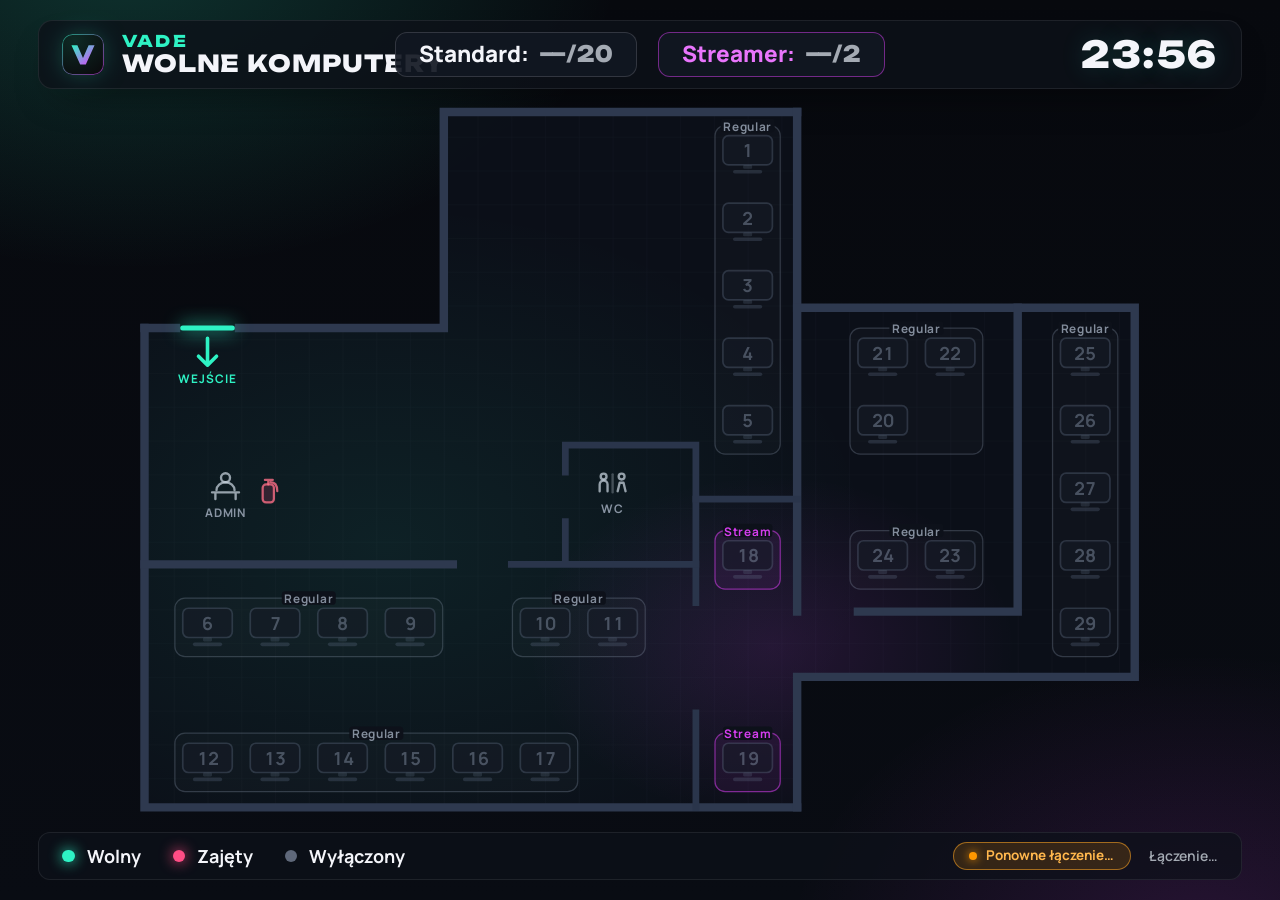
==== vade/tv.html @ 15bd5e53 "Add VADE TV Kiosk: Implement full-screen live map with CSS, HTML, and JavaScript - Create tv.css for" ====
<!doctype html>
<html lang="pl">
<head>
  <meta charset="utf-8">
  <meta name="viewport" content="width=device-width, initial-scale=1">
  <meta name="robots" content="noindex, nofollow">
  <title>VADE Cyber Club — TV Live Map</title>
  <meta name="theme-color" content="#07090e">
  <meta name="color-scheme" content="dark">

  <link rel="icon" href="assets/favicon.svg" type="image/svg+xml">
  <link rel="icon" href="assets/favicon-32.png" type="image/png" sizes="32x32">

  <link rel="preconnect" href="https://fonts.googleapis.com">
  <link rel="preconnect" href="https://fonts.gstatic.com" crossorigin>
  <link rel="stylesheet" href="https://fonts.googleapis.com/css2?family=Manrope:wght@500;600;700;800&family=Unbounded:wght@700;800&display=swap">
  <link rel="stylesheet" href="tv.css">

  <script src="config.js" defer></script>
  <script src="club-map.js" defer></script>
  <script src="tv.js" defer></script>
</head>
<body>
  <div class="tv-bg" aria-hidden="true"></div>
  <div class="tv" id="tvRoot">
    <header class="tv-top">
      <div class="tv-brand">
        <img class="tv-brand__logo" id="tvLogo" src="assets/logo.svg" alt="" width="54" height="54" decoding="async">
        <div class="tv-brand__text">
          <span class="tv-brand__name" id="tvBrand">VADE</span>
          <h1 class="tv-brand__title" id="tvTitle">WOLNE KOMPUTERY</h1>
        </div>
      </div>

      <div class="tv-zones" id="tvZones"></div>

      <div class="tv-clock" id="tvClock" aria-live="off">--:--</div>
    </header>

    <main class="tv-stage" id="tvMap" aria-live="polite"></main>

    <footer class="tv-bottom">
      <div class="tv-legend" id="tvLegend"></div>
      <div class="tv-meta">
        <span class="tv-reconnect" id="tvReconnect" hidden>
          <i aria-hidden="true"></i>
          <span id="tvReconnectText">Reconnecting…</span>
        </span>
        <span class="tv-updated" id="tvUpdated"></span>
      </div>
    </footer>
  </div>
</body>
</html>
---- vade/tv.css ----
/* VADE TV Kiosk — повноекранна 16:9 / 4K сторінка живої карти для телевізора в залі */

:root {
  --bg: #07090e;
  --text: #f4f5fa;
  --muted: #a4aab3;
  --faint: #6f7785;
  --accent: #2ef2c4;
  --accent-deep: #0a9e86;
  --accent-2: #e040fb;
  --ok: var(--accent);
  --bad: #ff4d85;
  --warn: #ffb547;
  --font-display: "Unbounded", "Segoe UI", system-ui, sans-serif;
  --font-body: "Manrope", system-ui, -apple-system, "Segoe UI", Roboto, sans-serif;
  color-scheme: dark;
}

*,
*::before,
*::after {
  box-sizing: border-box;
  cursor: none !important;
  user-select: none;
  -webkit-user-select: none;
}

html,
body {
  width: 100vw;
  height: 100vh;
  margin: 0;
  padding: 0;
  overflow: hidden;
  background: var(--bg);
  color: var(--text);
  font: 600 16px/1.2 var(--font-body);
  -webkit-font-smoothing: antialiased;
}

[hidden] {
  display: none !important;
}

.tv-bg {
  position: fixed;
  inset: 0;
  z-index: 0;
  pointer-events: none;
  background:
    radial-gradient(55vw 50vh at 10% -5%, color-mix(in srgb, var(--accent) 18%, transparent), transparent 70%),
    radial-gradient(45vw 45vh at 94% 105%, color-mix(in srgb, var(--accent-2) 14%, transparent), transparent 72%),
    linear-gradient(180deg, #07090e 0%, #090c13 100%);
}

/* 3-рядкова сітка без скролу: верхня панель · центр (~80% висоти) · нижня смуга */
.tv {
  position: relative;
  z-index: 1;
  display: grid;
  grid-template-rows: auto minmax(0, 1fr) auto;
  width: 100vw;
  height: 100vh;
  padding: clamp(14px, 2.2vh, 42px) clamp(24px, 3vw, 72px);
  gap: clamp(10px, 1.5vh, 28px);
}

/* ---------- Верхня панель ---------- */

.tv-top {
  display: grid;
  grid-template-columns: 1fr auto 1fr;
  align-items: center;
  gap: clamp(16px, 2.4vw, 48px);
  padding: clamp(10px, 1.3vh, 22px) clamp(16px, 1.8vw, 34px);
  border: 1px solid rgba(255, 255, 255, 0.08);
  border-radius: clamp(14px, 1.6vh, 26px);
  background: rgba(13, 17, 25, 0.78);
  box-shadow: 0 18px 44px -24px rgba(0, 0, 0, 0.9);
}

.tv-brand {
  display: flex;
  align-items: center;
  gap: clamp(12px, 1.4vw, 26px);
  min-width: 0;
}

.tv-brand__logo {
  flex: none;
  width: clamp(38px, 4.6vh, 84px);
  height: clamp(38px, 4.6vh, 84px);
  border-radius: clamp(10px, 1.2vh, 20px);
  object-fit: cover;
  box-shadow: 0 0 28px -8px color-mix(in srgb, var(--accent) 55%, transparent);
}

.tv-brand__text {
  display: grid;
  gap: clamp(2px, 0.35vh, 6px);
  min-width: 0;
}

.tv-brand__name {
  color: var(--accent);
  font: 800 clamp(14px, 1.8vh, 32px) / 1 var(--font-display);
  letter-spacing: 0.14em;
}

.tv-brand__title {
  margin: 0;
  color: var(--text);
  font: 800 clamp(18px, 2.6vh, 48px) / 1.05 var(--font-display);
  letter-spacing: 0.04em;
  text-transform: uppercase;
  white-space: nowrap;
}

.tv-zones {
  display: flex;
  align-items: center;
  justify-content: center;
  gap: clamp(12px, 1.6vw, 32px);
}

.tv-zpill {
  display: inline-flex;
  align-items: baseline;
  gap: clamp(8px, 0.8vw, 16px);
  padding: clamp(9px, 1.1vh, 20px) clamp(16px, 1.8vw, 34px);
  border: 1.5px solid rgba(255, 255, 255, 0.14);
  border-radius: clamp(12px, 1.3vh, 22px);
  background: rgba(18, 23, 34, 0.92);
  font: 700 clamp(18px, 2.5vh, 46px) / 1 var(--font-body);
  font-variant-numeric: tabular-nums;
  white-space: nowrap;
}

.tv-zpill b {
  color: var(--text);
  font-weight: 800;
}

.tv-zpill span {
  color: var(--muted);
  font-family: var(--font-display);
  font-weight: 800;
}

.tv-zpill.is-avail {
  border-color: color-mix(in srgb, var(--ok) 45%, transparent);
  box-shadow: 0 0 28px -12px rgba(46, 242, 196, 0.45);
}

.tv-zpill.is-avail span {
  color: var(--ok);
}

.tv-zpill--stream {
  border-color: color-mix(in srgb, var(--accent-2) 48%, transparent);
}

.tv-zpill--stream b {
  color: color-mix(in srgb, var(--accent-2) 72%, #fff);
}

.tv-zpill--stream.is-avail {
  box-shadow: 0 0 28px -12px rgba(224, 64, 251, 0.55);
}

.tv-clock {
  justify-self: end;
  color: var(--text);
  font: 800 clamp(26px, 4.1vh, 76px) / 1 var(--font-display);
  font-variant-numeric: tabular-nums;
  letter-spacing: 0.04em;
  text-shadow: 0 0 24px rgba(46, 242, 196, 0.18);
}

/* ---------- Центр: SVG-карта на ~80% висоти екрана ---------- */

.tv-stage {
  display: flex;
  align-items: center;
  justify-content: center;
  min-width: 0;
  min-height: 0;
  width: 100%;
  height: 100%;
}

.tv-map__svg {
  display: block;
  width: 100%;
  height: 100%;
  max-width: 100%;
  max-height: 100%;
}

/* Архітектура карти для телевізора */
.map-floor {
  fill: rgba(13, 17, 26, 0.92);
}

.map-wall {
  fill: none;
  stroke: #2e394f;
  stroke-width: 7.5;
  stroke-linecap: square;
  stroke-linejoin: miter;
}

.map-wall--inner {
  stroke: #2a354b;
  stroke-width: 6;
}

.map-zbox__rect {
  fill: rgba(255, 255, 255, 0.015);
  stroke: rgba(148, 163, 184, 0.28);
  stroke-width: 1.1;
}

.map-zbox__mask {
  fill: #0d111a;
}

.map-zbox__label {
  fill: rgba(164, 175, 192, 0.78);
  font: 700 10.5px/1 var(--font-body);
  letter-spacing: 0.06em;
}

.map-zbox--stream .map-zbox__rect {
  fill: rgba(224, 64, 251, 0.065);
  stroke: rgba(224, 64, 251, 0.52);
}

.map-zbox--stream .map-zbox__label {
  fill: rgba(224, 64, 251, 0.95);
}

/* Орієнтири */
.map-entrance-glow {
  stroke: var(--accent);
  stroke-width: 4.5;
  stroke-linecap: round;
  filter: drop-shadow(0 0 8px var(--accent));
}

.map-entrance-arrow {
  fill: none;
  stroke: var(--accent);
  stroke-width: 3.2;
  stroke-linecap: round;
  stroke-linejoin: round;
}

.map-landmark__ico {
  fill: none;
  stroke: rgba(203, 213, 225, 0.72);
  stroke-width: 2.1;
  stroke-linecap: round;
  stroke-linejoin: round;
}

.map-extinguisher {
  fill: rgba(255, 77, 133, 0.16);
  stroke: rgba(255, 112, 136, 0.78);
  stroke-width: 2;
  stroke-linecap: round;
  stroke-linejoin: round;
}

.map-landmark__label {
  fill: rgba(164, 175, 192, 0.82);
  font: 700 10.5px/1 var(--font-body);
  letter-spacing: 0.08em;
  text-transform: uppercase;
}

.map-landmark__label--accent {
  fill: var(--accent);
}

/* Неактивні слоти (8, 9, 10, 11, 20, 21, 22) */
.map-pc-inactive__screen {
  fill: rgba(22, 27, 38, 0.58);
  stroke: rgba(100, 116, 139, 0.34);
  stroke-width: 1.5;
}

.map-pc-inactive__num {
  fill: rgba(148, 163, 184, 0.42);
  font: 700 16px/1 var(--font-body);
  font-variant-numeric: tabular-nums;
}

.map-pc-inactive__neck {
  fill: rgba(100, 116, 139, 0.24);
}

.map-pc-inactive__led {
  fill: rgba(100, 116, 139, 0.28);
}

/* Станції ПК для перегляду з відстані */
.map-pc {
  --pc-c: #586174;
  --pc-fill: rgba(24, 29, 40, 0.76);
}

.map-pc__screen {
  fill: var(--pc-fill);
  stroke: var(--pc-c);
  stroke-width: 2.3;
}

.map-pc__glint {
  stroke: rgba(255, 255, 255, 0.18);
  stroke-width: 1.4;
  stroke-linecap: round;
}

.map-pc__num {
  fill: #ffffff;
  font: 800 18.5px/1 var(--font-body);
  font-variant-numeric: tabular-nums;
}

.map-pc__neck {
  fill: rgba(255, 255, 255, 0.26);
}

.map-pc__led {
  fill: var(--pc-c);
}

.map-pc--free {
  --pc-c: #2ef2c4;
  --pc-fill: rgba(46, 242, 196, 0.22);
}

.map-pc--free .map-pc__screen {
  filter: drop-shadow(0 0 8px rgba(46, 242, 196, 0.5));
}

.map-pc--free .map-pc__led {
  filter: drop-shadow(0 0 6px rgba(46, 242, 196, 0.95));
}

.map-pc--busy {
  --pc-c: #ff4d85;
  --pc-fill: rgba(255, 77, 133, 0.2);
}

.map-pc--busy .map-pc__screen {
  filter: drop-shadow(0 0 6px rgba(255, 77, 133, 0.34));
}

.map-pc--maintenance,
.map-pc--offline {
  --pc-c: #555e70;
  --pc-fill: rgba(22, 26, 36, 0.72);
  opacity: 0.62;
}

.map-pc--maintenance .map-pc__num,
.map-pc--offline .map-pc__num {
  fill: var(--muted);
}

/* ---------- Нижня смуга ---------- */

.tv-bottom {
  display: flex;
  align-items: center;
  justify-content: space-between;
  gap: clamp(16px, 2vw, 40px);
  padding: clamp(8px, 1vh, 18px) clamp(16px, 1.8vw, 34px);
  border: 1px solid rgba(255, 255, 255, 0.08);
  border-radius: clamp(12px, 1.3vh, 22px);
  background: rgba(13, 17, 25, 0.72);
}

.tv-legend {
  display: flex;
  align-items: center;
  gap: clamp(18px, 2.5vw, 52px);
}

.tv-key {
  --k: var(--faint);
  display: inline-flex;
  align-items: center;
  gap: clamp(8px, 0.9vw, 16px);
  color: var(--text);
  font: 700 clamp(15px, 2vh, 36px) / 1 var(--font-body);
  white-space: nowrap;
}

.tv-key i {
  width: clamp(12px, 1.4vh, 26px);
  height: clamp(12px, 1.4vh, 26px);
  border-radius: 50%;
  background: var(--k);
  box-shadow: 0 0 14px var(--k);
}

.tv-key--free {
  --k: var(--ok);
}

.tv-key--busy {
  --k: var(--bad);
}

.tv-key--off {
  --k: #5f687a;
}

.tv-key--off i {
  box-shadow: none;
}

.tv-meta {
  display: flex;
  align-items: center;
  gap: clamp(12px, 1.4vw, 28px);
}

.tv-reconnect {
  display: inline-flex;
  align-items: center;
  gap: clamp(7px, 0.7vw, 14px);
  padding: clamp(5px, 0.7vh, 12px) clamp(12px, 1.2vw, 24px);
  border: 1px solid rgba(255, 167, 38, 0.55);
  border-radius: 999px;
  background: rgba(255, 152, 0, 0.16);
  color: #ffb74d;
  font: 700 clamp(13px, 1.5vh, 26px) / 1 var(--font-body);
  white-space: nowrap;
}

.tv-reconnect i {
  width: clamp(8px, 0.9vh, 16px);
  height: clamp(8px, 0.9vh, 16px);
  border-radius: 50%;
  background: #ff9800;
  box-shadow: 0 0 10px #ff9800;
  animation: tv-pulse 1.3s ease-in-out infinite;
}

@keyframes tv-pulse {
  0%,
  100% {
    opacity: 1;
    transform: scale(1);
  }
  50% {
    opacity: 0.35;
    transform: scale(0.8);
  }
}

.tv-updated {
  color: var(--muted);
  font: 600 clamp(13px, 1.55vh, 28px) / 1 var(--font-body);
  font-variant-numeric: tabular-nums;
  white-space: nowrap;
}
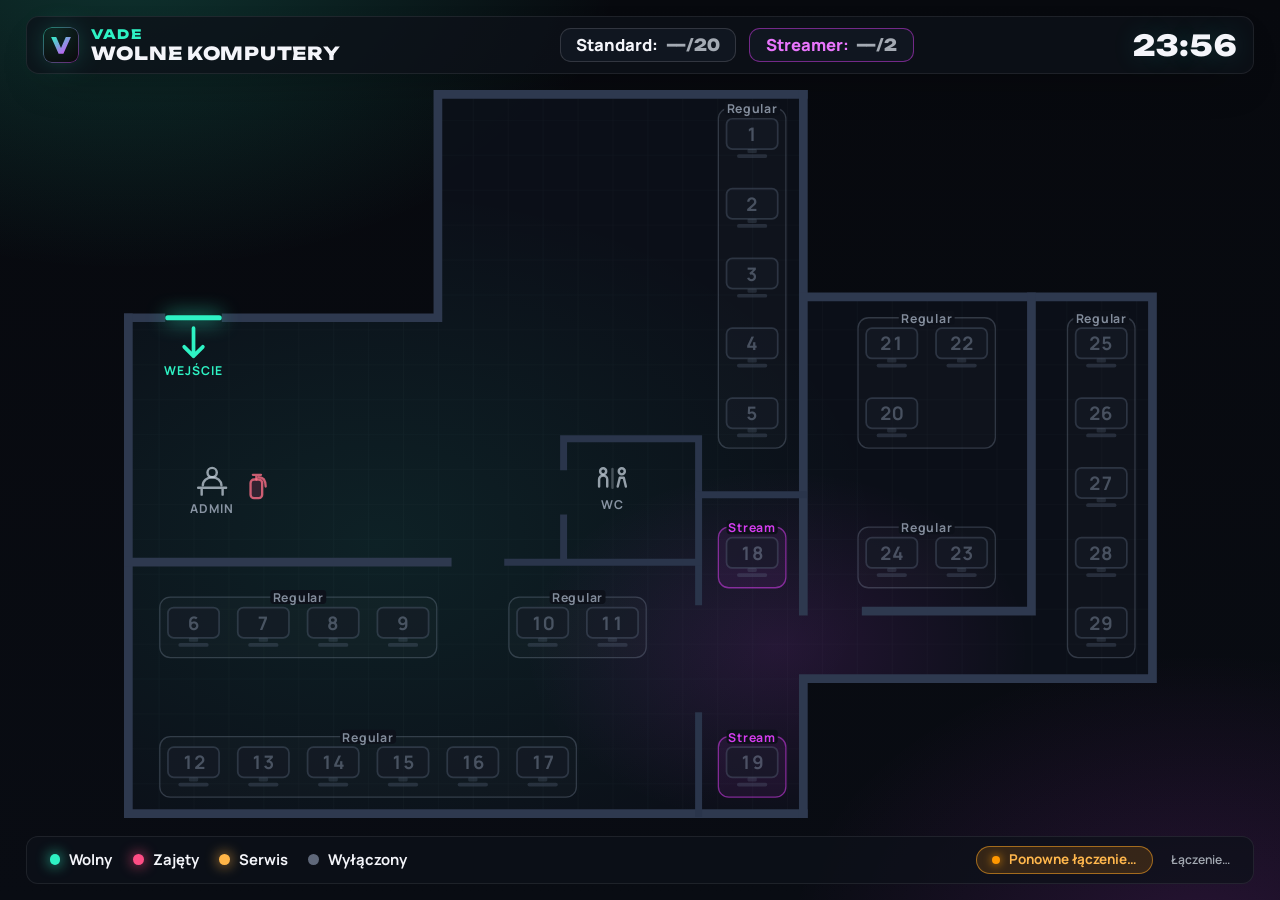
==== commit fad3f4b9: "feat(tv): enhance TV kiosk functionality with dynamic QR code generation and promotional banners - U" ====
--- a/vade/tv.html
+++ b/vade/tv.html
@@ -17,38 +17,46 @@
   <link rel="stylesheet" href="tv.css">
 
   <script src="config.js" defer></script>
+  <script src="qr.js" defer></script>
   <script src="club-map.js" defer></script>
   <script src="tv.js" defer></script>
 </head>
 <body>
   <div class="tv-bg" aria-hidden="true"></div>
-  <div class="tv" id="tvRoot">
-    <header class="tv-top">
-      <div class="tv-brand">
-        <img class="tv-brand__logo" id="tvLogo" src="assets/logo.svg" alt="" width="54" height="54" decoding="async">
-        <div class="tv-brand__text">
-          <span class="tv-brand__name" id="tvBrand">VADE</span>
-          <h1 class="tv-brand__title" id="tvTitle">WOLNE KOMPUTERY</h1>
+  <div class="tv tv--map-only" id="tvRoot">
+    <div class="tv-left">
+      <header class="tv-top">
+        <div class="tv-brand">
+          <img class="tv-brand__logo" id="tvLogo" src="assets/logo.svg" alt="" width="54" height="54" decoding="async">
+          <div class="tv-brand__text">
+            <span class="tv-brand__name" id="tvBrand">VADE</span>
+            <h1 class="tv-brand__title" id="tvTitle">WOLNE KOMPUTERY</h1>
+          </div>
         </div>
-      </div>
 
-      <div class="tv-zones" id="tvZones"></div>
+        <div class="tv-zones" id="tvZones"></div>
 
-      <div class="tv-clock" id="tvClock" aria-live="off">--:--</div>
-    </header>
+        <div class="tv-clock" id="tvClock" aria-live="off">--:--</div>
+      </header>
 
-    <main class="tv-stage" id="tvMap" aria-live="polite"></main>
+      <main class="tv-stage" id="tvMap" aria-live="polite"></main>
 
-    <footer class="tv-bottom">
-      <div class="tv-legend" id="tvLegend"></div>
-      <div class="tv-meta">
-        <span class="tv-reconnect" id="tvReconnect" hidden>
-          <i aria-hidden="true"></i>
-          <span id="tvReconnectText">Reconnecting…</span>
-        </span>
-        <span class="tv-updated" id="tvUpdated"></span>
-      </div>
-    </footer>
+      <footer class="tv-bottom">
+        <div class="tv-legend" id="tvLegend"></div>
+        <div class="tv-meta">
+          <span class="tv-reconnect" id="tvReconnect" hidden>
+            <i aria-hidden="true"></i>
+            <span id="tvReconnectText">Reconnecting…</span>
+          </span>
+          <span class="tv-updated" id="tvUpdated"></span>
+        </div>
+      </footer>
+    </div>
+
+    <aside class="tv-right" id="tvRight" hidden>
+      <section class="tv-banners" id="tvBanners" aria-live="off"></section>
+      <section class="tv-qr-row" id="tvQrRow"></section>
+    </aside>
   </div>
 </body>
 </html>
--- a/vade/tv.css
+++ b/vade/tv.css
@@ -53,85 +53,102 @@
     linear-gradient(180deg, #07090e 0%, #090c13 100%);
 }
 
-/* 3-рядкова сітка без скролу: верхня панель · центр (~80% висоти) · нижня смуга */
+/* Сітка кіоску 60/40: ліворуч 60% жива карта залу, праворуч 40% промо-банери + QR-картки */
 .tv {
   position: relative;
   z-index: 1;
   display: grid;
-  grid-template-rows: auto minmax(0, 1fr) auto;
+  grid-template-columns: minmax(0, 1.5fr) minmax(0, 1fr);
+  grid-template-rows: minmax(0, 1fr);
   width: 100vw;
   height: 100vh;
-  padding: clamp(14px, 2.2vh, 42px) clamp(24px, 3vw, 72px);
-  gap: clamp(10px, 1.5vh, 28px);
+  padding: clamp(12px, 1.8vh, 32px) clamp(16px, 2vw, 44px);
+  gap: clamp(12px, 1.4vw, 28px);
+}
+
+.tv.tv--map-only {
+  grid-template-columns: minmax(0, 1fr);
+}
+
+.tv-left {
+  display: grid;
+  grid-template-rows: auto minmax(0, 1fr) auto;
+  min-width: 0;
+  min-height: 0;
+  gap: clamp(8px, 1.2vh, 22px);
 }
 
 /* ---------- Верхня панель ---------- */
 
 .tv-top {
-  display: grid;
-  grid-template-columns: 1fr auto 1fr;
-  align-items: center;
-  gap: clamp(16px, 2.4vw, 48px);
-  padding: clamp(10px, 1.3vh, 22px) clamp(16px, 1.8vw, 34px);
+  display: flex;
+  align-items: center;
+  justify-content: space-between;
+  gap: clamp(10px, 1.3vw, 28px);
+  padding: clamp(8px, 1.1vh, 18px) clamp(12px, 1.3vw, 26px);
   border: 1px solid rgba(255, 255, 255, 0.08);
-  border-radius: clamp(14px, 1.6vh, 26px);
+  border-radius: clamp(12px, 1.4vh, 24px);
   background: rgba(13, 17, 25, 0.78);
   box-shadow: 0 18px 44px -24px rgba(0, 0, 0, 0.9);
+  min-width: 0;
 }
 
 .tv-brand {
   display: flex;
   align-items: center;
-  gap: clamp(12px, 1.4vw, 26px);
+  gap: clamp(8px, 0.9vw, 18px);
   min-width: 0;
 }
 
 .tv-brand__logo {
   flex: none;
-  width: clamp(38px, 4.6vh, 84px);
-  height: clamp(38px, 4.6vh, 84px);
-  border-radius: clamp(10px, 1.2vh, 20px);
+  width: clamp(32px, 4vh, 68px);
+  height: clamp(32px, 4vh, 68px);
+  border-radius: clamp(8px, 1vh, 18px);
   object-fit: cover;
   box-shadow: 0 0 28px -8px color-mix(in srgb, var(--accent) 55%, transparent);
 }
 
 .tv-brand__text {
   display: grid;
-  gap: clamp(2px, 0.35vh, 6px);
+  gap: clamp(2px, 0.3vh, 5px);
   min-width: 0;
 }
 
 .tv-brand__name {
   color: var(--accent);
-  font: 800 clamp(14px, 1.8vh, 32px) / 1 var(--font-display);
+  font: 800 clamp(12px, 1.45vh, 26px) / 1 var(--font-display);
   letter-spacing: 0.14em;
 }
 
 .tv-brand__title {
   margin: 0;
   color: var(--text);
-  font: 800 clamp(18px, 2.6vh, 48px) / 1.05 var(--font-display);
+  font: 800 clamp(14px, 2vh, 38px) / 1.05 var(--font-display);
   letter-spacing: 0.04em;
   text-transform: uppercase;
   white-space: nowrap;
+  overflow: hidden;
+  text-overflow: ellipsis;
 }
 
 .tv-zones {
   display: flex;
   align-items: center;
   justify-content: center;
-  gap: clamp(12px, 1.6vw, 32px);
+  gap: clamp(8px, 1vw, 22px);
+  flex-wrap: wrap;
 }
 
 .tv-zpill {
   display: inline-flex;
   align-items: baseline;
-  gap: clamp(8px, 0.8vw, 16px);
-  padding: clamp(9px, 1.1vh, 20px) clamp(16px, 1.8vw, 34px);
+  gap: clamp(6px, 0.6vw, 12px);
+  padding: clamp(6px, 0.85vh, 16px) clamp(10px, 1.2vw, 24px);
   border: 1.5px solid rgba(255, 255, 255, 0.14);
-  border-radius: clamp(12px, 1.3vh, 22px);
+  border-radius: clamp(10px, 1.2vh, 20px);
   background: rgba(18, 23, 34, 0.92);
-  font: 700 clamp(18px, 2.5vh, 46px) / 1 var(--font-body);
+  font: 700 clamp(14px, 1.85vh, 34px) / 1 var(--font-body);
   font-variant-numeric: tabular-nums;
   white-space: nowrap;
 }
@@ -169,12 +186,12 @@
 }
 
 .tv-clock {
-  justify-self: end;
   color: var(--text);
-  font: 800 clamp(26px, 4.1vh, 76px) / 1 var(--font-display);
+  font: 800 clamp(20px, 3.2vh, 60px) / 1 var(--font-display);
   font-variant-numeric: tabular-nums;
   letter-spacing: 0.04em;
   text-shadow: 0 0 24px rgba(46, 242, 196, 0.18);
+  white-space: nowrap;
 }
 
 /* ---------- Центр: SVG-карта на ~80% висоти екрана ---------- */
@@ -386,22 +403,23 @@
 .tv-legend {
   display: flex;
   align-items: center;
-  gap: clamp(18px, 2.5vw, 52px);
+  gap: clamp(12px, 1.6vw, 34px);
+  flex-wrap: wrap;
 }
 
 .tv-key {
   --k: var(--faint);
   display: inline-flex;
   align-items: center;
-  gap: clamp(8px, 0.9vw, 16px);
+  gap: clamp(6px, 0.7vw, 12px);
   color: var(--text);
-  font: 700 clamp(15px, 2vh, 36px) / 1 var(--font-body);
+  font: 700 clamp(13px, 1.65vh, 28px) / 1 var(--font-body);
   white-space: nowrap;
 }
 
 .tv-key i {
-  width: clamp(12px, 1.4vh, 26px);
-  height: clamp(12px, 1.4vh, 26px);
+  width: clamp(10px, 1.2vh, 20px);
+  height: clamp(10px, 1.2vh, 20px);
   border-radius: 50%;
   background: var(--k);
   box-shadow: 0 0 14px var(--k);
@@ -413,6 +431,10 @@
 
 .tv-key--busy {
   --k: var(--bad);
+}
+
+.tv-key--maint {
+  --k: var(--warn);
 }
 
 .tv-key--off {
@@ -465,7 +487,225 @@
 
 .tv-updated {
   color: var(--muted);
-  font: 600 clamp(13px, 1.55vh, 28px) / 1 var(--font-body);
+  font: 600 clamp(12px, 1.35vh, 24px) / 1 var(--font-body);
   font-variant-numeric: tabular-nums;
   white-space: nowrap;
 }
+
+/* ---------- Права панель (40%): промо-банери + QR-картки ---------- */
+
+.tv-right {
+  display: grid;
+  grid-template-rows: minmax(0, 1.55fr) minmax(0, 1fr);
+  gap: clamp(10px, 1.4vh, 24px);
+  min-width: 0;
+  min-height: 0;
+}
+
+.tv-banners {
+  position: relative;
+  border-radius: clamp(14px, 1.6vh, 26px);
+  border: 1px solid rgba(255, 255, 255, 0.1);
+  background: rgba(13, 17, 25, 0.92);
+  box-shadow: 0 22px 48px -26px rgba(0, 0, 0, 0.92);
+  overflow: hidden;
+  min-width: 0;
+  min-height: 0;
+}
+
+.tv-slide {
+  position: absolute;
+  inset: 0;
+  opacity: 0;
+  transition: opacity 0.55s ease;
+  pointer-events: none;
+}
+
+.tv-slide.is-active {
+  opacity: 1;
+}
+
+.tv-slide__img {
+  width: 100%;
+  height: 100%;
+  object-fit: cover;
+  display: block;
+}
+
+.tv-slide__scrim {
+  position: absolute;
+  inset: 0;
+  display: flex;
+  flex-direction: column;
+  justify-content: flex-end;
+  padding: clamp(16px, 2.2vh, 36px) clamp(18px, 2vw, 38px) clamp(22px, 2.8vh, 44px);
+  background: linear-gradient(180deg, rgba(7, 9, 14, 0.04) 32%, rgba(7, 9, 14, 0.92) 100%);
+}
+
+.tv-slide__title {
+  margin: 0;
+  font: 800 clamp(18px, 2.6vh, 48px) / 1.12 var(--font-display);
+  color: #ffffff;
+  text-shadow: 0 4px 18px rgba(0, 0, 0, 0.7);
+}
+
+.tv-slide__sub {
+  margin: clamp(6px, 0.8vh, 14px) 0 0;
+  font: 600 clamp(13px, 1.7vh, 30px) / 1.3 var(--font-body);
+  color: rgba(244, 245, 250, 0.86);
+}
+
+.tv-slide__dots {
+  position: absolute;
+  right: clamp(14px, 1.5vw, 26px);
+  top: clamp(12px, 1.4vh, 22px);
+  display: flex;
+  gap: 6px;
+  z-index: 3;
+}
+
+.tv-slide__dot {
+  width: 8px;
+  height: 8px;
+  border-radius: 99px;
+  background: rgba(255, 255, 255, 0.32);
+  transition: width 0.25s ease, background 0.25s ease;
+}
+
+.tv-slide__dot.is-active {
+  width: 24px;
+  background: var(--accent);
+  box-shadow: 0 0 10px color-mix(in srgb, var(--accent) 70%, transparent);
+}
+
+.tv-slide__bar-track {
+  position: absolute;
+  left: 0;
+  right: 0;
+  bottom: 0;
+  height: clamp(3px, 0.45vh, 6px);
+  background: rgba(255, 255, 255, 0.12);
+  z-index: 3;
+}
+
+.tv-slide__bar {
+  height: 100%;
+  width: 0%;
+  background: linear-gradient(90deg, var(--accent), var(--accent-2));
+}
+
+.tv-promo-fallback {
+  height: 100%;
+  display: flex;
+  flex-direction: column;
+  align-items: center;
+  justify-content: center;
+  gap: clamp(10px, 1.4vh, 22px);
+  padding: 24px;
+  text-align: center;
+  background:
+    radial-gradient(65% 65% at 50% 35%, color-mix(in srgb, var(--accent) 16%, transparent), transparent 75%),
+    rgba(13, 17, 25, 0.92);
+}
+
+.tv-promo-fallback img {
+  width: clamp(56px, 8vh, 120px);
+  height: clamp(56px, 8vh, 120px);
+}
+
+.tv-promo-fallback__name {
+  font: 800 clamp(22px, 3.2vh, 56px) / 1 var(--font-display);
+  letter-spacing: 0.08em;
+  color: var(--accent);
+}
+
+.tv-promo-fallback__tag {
+  font: 600 clamp(14px, 1.8vh, 30px) / 1.3 var(--font-body);
+  color: var(--muted);
+}
+
+/* ---------- Ряд 3:4 QR-карток ---------- */
+
+.tv-qr-row {
+  display: grid;
+  grid-template-columns: repeat(var(--qr-cols, 1), minmax(0, 1fr));
+  gap: clamp(8px, 1vw, 18px);
+  align-items: stretch;
+  justify-items: center;
+  min-width: 0;
+  min-height: 0;
+}
+
+.tv-qr-card {
+  position: relative;
+  height: 100%;
+  max-height: 100%;
+  max-width: 100%;
+  aspect-ratio: 3 / 4;
+  border-radius: clamp(12px, 1.4vh, 22px);
+  border: 1px solid rgba(255, 255, 255, 0.14);
+  background: #161b26;
+  background-size: cover;
+  background-position: center;
+  box-shadow: 0 18px 40px -24px rgba(0, 0, 0, 0.9);
+  padding: clamp(10px, 1.3vh, 22px) clamp(8px, 0.9vw, 16px);
+  display: flex;
+  flex-direction: column;
+  align-items: center;
+  justify-content: space-between;
+  text-align: center;
+  overflow: hidden;
+}
+
+.tv-qr-card--has-bg::before {
+  content: "";
+  position: absolute;
+  inset: 0;
+  background: linear-gradient(180deg, rgba(7, 9, 14, 0.22) 0%, rgba(7, 9, 14, 0.85) 100%);
+  z-index: 0;
+}
+
+.tv-qr-card__box {
+  position: relative;
+  z-index: 1;
+  width: 78%;
+  aspect-ratio: 1 / 1;
+  background: #ffffff;
+  border-radius: clamp(8px, 1vh, 16px);
+  padding: clamp(5px, 0.7vh, 12px);
+  display: grid;
+  place-items: center;
+  box-shadow: 0 8px 24px rgba(0, 0, 0, 0.36);
+}
+
+.tv-qr-card__box img {
+  width: 100%;
+  height: 100%;
+  object-fit: contain;
+  image-rendering: pixelated;
+  display: block;
+}
+
+.tv-qr-card__text {
+  position: relative;
+  z-index: 1;
+  width: 100%;
+  min-width: 0;
+}
+
+.tv-qr-card__label {
+  font: 800 clamp(12px, 1.55vh, 26px) / 1.12 var(--font-display);
+  color: #ffffff;
+  overflow: hidden;
+  text-overflow: ellipsis;
+  white-space: nowrap;
+}
+
+.tv-qr-card__sub {
+  margin-top: clamp(2px, 0.35vh, 6px);
+  font: 600 clamp(10px, 1.25vh, 20px) / 1.2 var(--font-body);
+  color: rgba(244, 245, 250, 0.78);
+  overflow: hidden;
+  text-overflow: ellipsis;
+  white-space: nowrap;
+}
